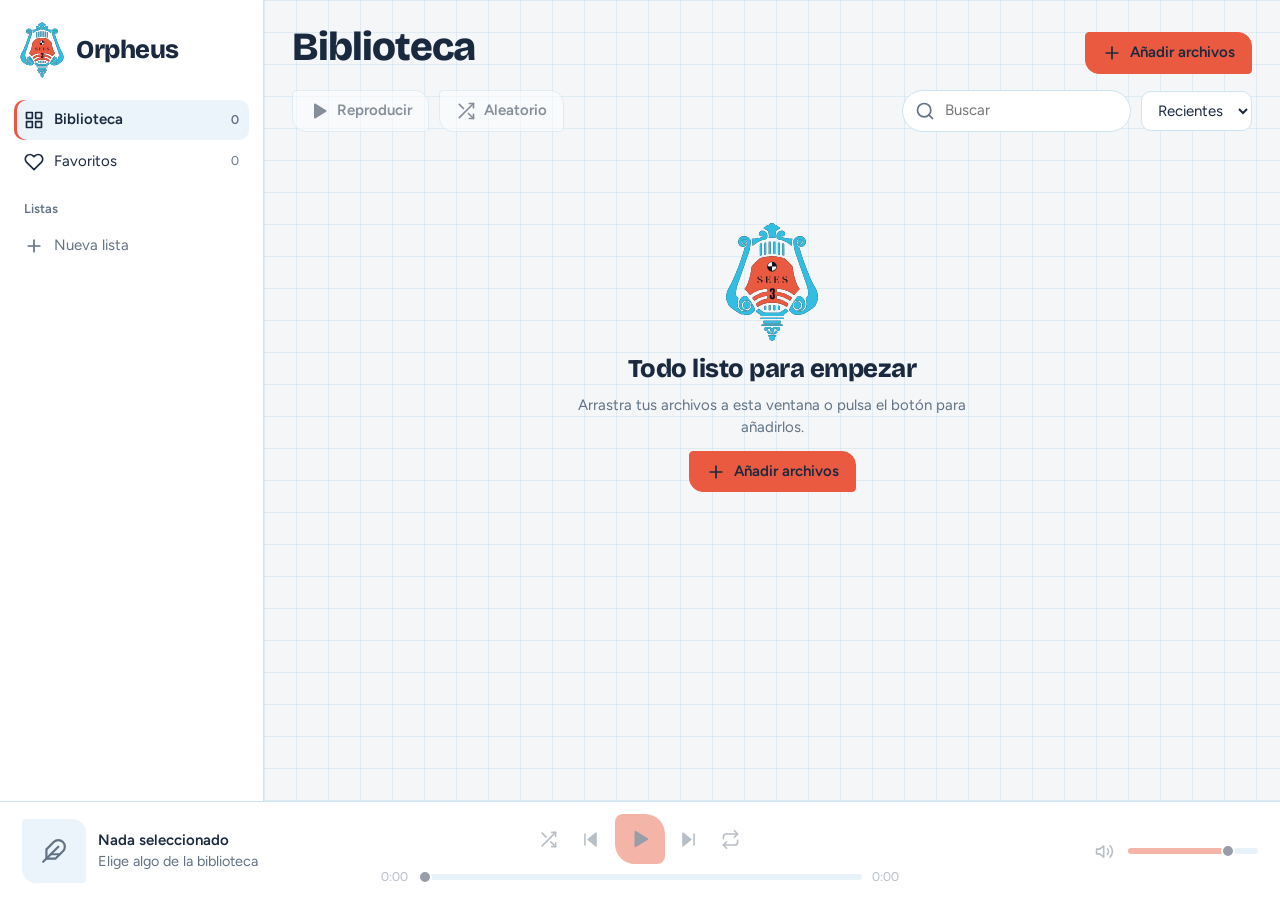
==== index.html @ bad5ef59 "Add files via upload todo como elementos individuales y no en una sola carpeta" ====
<!DOCTYPE html>
<html lang="es">
<head>
<meta charset="utf-8">
<title>Orpheus</title>
<meta name="viewport" content="width=device-width, initial-scale=1, viewport-fit=cover">
<meta name="description" content="Orpheus: tu música, en cualquier dispositivo">
<link rel="icon" href="assets/logo.svg" type="image/svg+xml">
<link rel="preconnect" href="https://fonts.googleapis.com">
<link rel="preconnect" href="https://fonts.gstatic.com" crossorigin>
<link href="https://fonts.googleapis.com/css2?family=Bricolage+Grotesque:opsz,wght@12..96,500;12..96,800&family=Figtree:wght@400;500;600&display=swap" rel="stylesheet">
<link rel="stylesheet" href="css/style.css">
</head>

<body>

<!-- Iconos (sprite). Para añadir uno: copia un <symbol> y úsalo con <use href="#i-nombre"/> -->
<svg width="0" height="0" style="position:absolute" aria-hidden="true">
  <symbol id="i-play" viewBox="0 0 24 24"><polygon points="7 4 20 12 7 20 7 4"/></symbol>
  <symbol id="i-pause" viewBox="0 0 24 24"><rect x="6" y="4" width="4" height="16"/><rect x="14" y="4" width="4" height="16"/></symbol>
  <symbol id="i-prev" viewBox="0 0 24 24"><polygon points="19 20 9 12 19 4 19 20"/><line x1="5" y1="19" x2="5" y2="5"/></symbol>
  <symbol id="i-next" viewBox="0 0 24 24"><polygon points="5 4 15 12 5 20 5 4"/><line x1="19" y1="5" x2="19" y2="19"/></symbol>
  <symbol id="i-shuffle" viewBox="0 0 24 24"><polyline points="16 3 21 3 21 8"/><line x1="4" y1="20" x2="21" y2="3"/><polyline points="21 16 21 21 16 21"/><line x1="15" y1="15" x2="21" y2="21"/><line x1="4" y1="4" x2="9" y2="9"/></symbol>
  <symbol id="i-repeat" viewBox="0 0 24 24"><polyline points="17 1 21 5 17 9"/><path d="M3 11V9a4 4 0 0 1 4-4h14"/><polyline points="7 23 3 19 7 15"/><path d="M21 13v2a4 4 0 0 1-4 4H3"/></symbol>
  <symbol id="i-heart" viewBox="0 0 24 24"><path d="M20.84 4.61a5.5 5.5 0 0 0-7.78 0L12 5.67l-1.06-1.06a5.5 5.5 0 0 0-7.78 7.78l1.06 1.06L12 21.23l7.78-7.78 1.06-1.06a5.5 5.5 0 0 0 0-7.78z"/></symbol>
  <symbol id="i-more" viewBox="0 0 24 24"><circle cx="12" cy="5" r="1.5"/><circle cx="12" cy="12" r="1.5"/><circle cx="12" cy="19" r="1.5"/></symbol>
  <symbol id="i-plus" viewBox="0 0 24 24"><line x1="12" y1="5" x2="12" y2="19"/><line x1="5" y1="12" x2="19" y2="12"/></symbol>
  <symbol id="i-search" viewBox="0 0 24 24"><circle cx="11" cy="11" r="8"/><line x1="21" y1="21" x2="16.65" y2="16.65"/></symbol>
  <symbol id="i-vol" viewBox="0 0 24 24"><polygon points="11 5 6 9 2 9 2 15 6 15 11 19 11 5"/><path d="M15.54 8.46a5 5 0 0 1 0 7.07"/><path d="M19.07 4.93a10 10 0 0 1 0 14.14"/></symbol>
  <symbol id="i-mute" viewBox="0 0 24 24"><polygon points="11 5 6 9 2 9 2 15 6 15 11 19 11 5"/><line x1="23" y1="9" x2="17" y2="15"/><line x1="17" y1="9" x2="23" y2="15"/></symbol>
  <symbol id="i-grid" viewBox="0 0 24 24"><rect x="3" y="3" width="7" height="7"/><rect x="14" y="3" width="7" height="7"/><rect x="14" y="14" width="7" height="7"/><rect x="3" y="14" width="7" height="7"/></symbol>
  <symbol id="i-list" viewBox="0 0 24 24"><line x1="8" y1="6" x2="21" y2="6"/><line x1="8" y1="12" x2="21" y2="12"/><line x1="8" y1="18" x2="21" y2="18"/><line x1="3" y1="6" x2="3.01" y2="6"/><line x1="3" y1="12" x2="3.01" y2="12"/><line x1="3" y1="18" x2="3.01" y2="18"/></symbol>
  <symbol id="i-feather" viewBox="0 0 24 24"><path d="M20.24 12.24a6 6 0 0 0-8.49-8.49L5 10.5V19h8.5z"/><line x1="16" y1="8" x2="2" y2="22"/><line x1="17.5" y1="15" x2="9" y2="15"/></symbol>
</svg>

<div class="app" id="app">

  <!-- ============ BARRA LATERAL ============ -->
  <aside class="side">
    <a class="brand" href="./" aria-label="Orpheus">
      <img class="brand-logo" src="assets/logo.svg" alt="" width="44" height="56">
      <span class="wordmark">Orpheus</span>
    </a>
    <nav class="nav" id="nav" aria-label="Secciones"></nav>
  </aside>

  <!-- ============ CONTENIDO ============ -->
  <main class="main">
    <header class="head">
      <div class="head-top">
        <div>
          <h1 id="viewTitle">Biblioteca</h1>
          <p class="sub" id="viewSub"></p>
        </div>
        <button class="btn primary" id="addBtn" type="button"><svg class="i"><use href="#i-plus"/></svg>Añadir archivos</button>
      </div>
      <div class="tools">
        <button class="btn" id="playAll" type="button"><svg class="i" style="fill:currentColor"><use href="#i-play"/></svg>Reproducir</button>
        <button class="btn" id="playShuffle" type="button"><svg class="i"><use href="#i-shuffle"/></svg>Aleatorio</button>
        <span id="viewActions"></span>
        <span class="spacer"></span>
        <label class="search"><svg class="i"><use href="#i-search"/></svg><input id="search" type="search" placeholder="Buscar" aria-label="Buscar" autocomplete="off"></label>
        <select id="sort" aria-label="Ordenar"></select>
      </div>
    </header>
    <div class="rows" id="rows" role="list"></div>
  </main>

  <!-- ============ BARRA INFERIOR ============ -->
  <footer class="player idle" id="player">
    <div class="now">
      <div class="np-cover" id="npCover"></div>
      <div class="np-text">
        <div class="np-t" id="npTitle">Nada seleccionado</div>
        <div class="np-a" id="npArtist">Elige algo de la biblioteca</div>
      </div>
    </div>
    <div class="ctrl">
      <div class="btns">
        <button class="icon-btn" id="shuffleBtn" type="button" aria-label="Aleatorio" aria-pressed="false"><svg class="i"><use href="#i-shuffle"/></svg></button>
        <button class="icon-btn" id="prevBtn" type="button" aria-label="Anterior"><svg class="i" style="fill:currentColor"><use href="#i-prev"/></svg></button>
        <button class="play-btn" id="playBtn" type="button" aria-label="Reproducir"><svg class="i"><use href="#i-play"/></svg></button>
        <button class="icon-btn" id="nextBtn" type="button" aria-label="Siguiente"><svg class="i" style="fill:currentColor"><use href="#i-next"/></svg></button>
        <button class="icon-btn" id="repeatBtn" type="button" aria-label="Repetir: desactivado" aria-pressed="false"><svg class="i"><use href="#i-repeat"/></svg><span class="badge" hidden>1</span></button>
      </div>
      <div class="seekrow">
        <span id="tCur">0:00</span>
        <input type="range" id="seek" min="0" max="1000" step="1" value="0" aria-label="Posición">
        <span id="tDur">0:00</span>
      </div>
    </div>
    <div class="vol">
      <button class="icon-btn" id="muteBtn" type="button" aria-label="Silenciar"><svg class="i"><use href="#i-vol"/></svg></button>
      <input type="range" id="volume" min="0" max="1" step="0.01" value="0.8" aria-label="Volumen">
    </div>
  </footer>
</div>

<div class="menu" id="menu" hidden role="menu"></div>

<dialog id="dlg">
  <div class="dlg-body">
    <h2 id="dlgTitle"></h2>
    <p id="dlgText" hidden></p>
    <input id="dlgInput" type="text" maxlength="60" hidden>
    <div class="dlg-actions">
      <button class="btn ghost" id="dlgCancel" type="button">Cancelar</button>
      <button class="btn primary" id="dlgOk" type="button">Aceptar</button>
    </div>
  </div>
</dialog>

<div class="toast" id="toast" role="status" aria-live="polite" hidden></div>
<div class="drop" id="drop" hidden>Suelta los archivos para añadirlos</div>
<input type="file" id="fileInput" accept=".mp3,audio/*" multiple hidden>

<script src="js/app.js"></script>
</body>
</html>
---- css/style.css ----
/* =====================================================================
   ORPHEUS · estilos

   ÍNDICE
   1. Tokens        paleta, colores por tema, tipografía, medidas
   2. Base          reset y elementos globales
   3. Layout        rejilla principal (lateral / contenido / reproductor)
   4. Lateral       marca y navegación
   5. Cabecera      título, herramientas
   6. Componentes   botones, buscador, selector, barras de rango
   7. Lista         filas de canciones, portadas, estado vacío
   8. Reproductor   barra inferior
   9. Overlays      menú, diálogo, aviso, zona de soltar
   10. Móvil

   Regla de color: el naranja (--accent) es SOLO para lo importante
   (canción actual, play, progreso, controles activos, acción principal).
   Todo lo demás usa navy, cian y grises.
   ===================================================================== */


/* =====================================================================
   1. TOKENS
   ===================================================================== */

:root {
  /* --- Paleta base (Persona 3). Nunca se usa suelta en los componentes --- */
  --navy:   #1B293F;   /* Deep-sea Navy */
  --white:  #F4F6F7;   /* Light Grid White */
  --orange: #EA5A40;   /* Vibrant Red-Orange */
  --cyan:   #32BEE2;   /* Persona Cyan-Blue */
  --sky:    #A4CDE7;   /* Muted Sky Blue */
  --slate:  #627284;   /* Medium Shadow Grey */

  /* --- Tema: light-dark(claro, oscuro). Sigue el sistema; se puede forzar
         con <html data-theme="light|dark"> --- */
  color-scheme: light dark;

  --bg:        light-dark(var(--white), color-mix(in srgb, var(--navy) 78%, black));
  --panel:     light-dark(#ffffff,      var(--navy));
  --panel2:    light-dark(color-mix(in srgb, var(--sky) 22%, white), color-mix(in srgb, var(--navy) 80%, var(--sky)));
  --line:      light-dark(color-mix(in srgb, var(--sky) 55%, white), color-mix(in srgb, var(--navy) 68%, var(--slate)));
  --grid:      light-dark(color-mix(in srgb, var(--sky) 26%, transparent), color-mix(in srgb, var(--slate) 14%, transparent));
  --text:      light-dark(var(--navy),  var(--white));
  --muted:     light-dark(var(--slate), color-mix(in srgb, var(--sky) 70%, var(--slate)));

  /* --- Acento (lo importante) --- */
  --accent:      var(--orange);
  --accent-text: light-dark(color-mix(in srgb, var(--orange) 78%, var(--navy)), var(--orange)); /* naranja legible como texto */
  --on-accent:   var(--navy);                                                                   /* texto/icono sobre naranja */
  --danger:      var(--accent-text);

  /* --- Secundario --- */
  --focus: var(--cyan);

  /* --- Sombras y fondos sobre portadas --- */
  --shadow:  light-dark(0 10px 32px rgb(27 41 63 / .16), 0 10px 32px rgb(0 0 0 / .5));
  --scrim:   rgb(10 16 28 / .55);

  /* --- Tipografía --- */
  --font-d: 'Bricolage Grotesque', 'Trebuchet MS', system-ui, sans-serif;   /* títulos */
  --font-b: 'Figtree', system-ui, -apple-system, 'Segoe UI', sans-serif;    /* texto */

  /* --- Medidas --- */
  --player-h: 96px;
  --leaf: 4px 14px 4px 14px;   /* forma "pluma": portadas y botones */

  /* --- Zonas seguras en móvil --- */
  box-sizing: border-box;
  padding-top: env(safe-area-inset-top, 0px);
  padding-bottom: env(safe-area-inset-bottom, 0px);
}

:root[data-theme="light"] { color-scheme: light; }
:root[data-theme="dark"]  { color-scheme: dark; }


/* =====================================================================
   2. BASE
   ===================================================================== */

*, *::before, *::after { box-sizing: border-box; }

html {
  height: 100%;
  scroll-padding-top: env(safe-area-inset-top, 0px);
}

body {
  margin: 0;
  height: 100%;
  background: var(--bg);
  color: var(--text);
  font: 400 15px/1.45 var(--font-b);
  -webkit-font-smoothing: antialiased;
}

[hidden] { display: none !important; }

button, input, select { font: inherit; color: inherit; }
button { cursor: pointer; background: none; border: 0; padding: 0; }

:focus-visible { outline: 2px solid var(--focus); outline-offset: 2px; }

/* Iconos (sprite SVG). Para uno relleno: style="fill:currentColor" */
.i {
  width: 20px;
  height: 20px;
  flex: none;
  fill: none;
  stroke: currentColor;
  stroke-width: 2;
  stroke-linecap: round;
  stroke-linejoin: round;
}


/* =====================================================================
   3. LAYOUT
   ===================================================================== */

.app {
  display: grid;
  grid-template-columns: 264px 1fr;
  grid-template-rows: minmax(0, 1fr) auto;
  height: 100%;
}
.app > * { min-width: 0; min-height: 0; }

.main {
  grid-row: 1;
  grid-column: 2;
  display: flex;
  flex-direction: column;
  overflow: hidden;
  /* cuadrícula sutil de fondo, como en el arte de Persona 3 */
  background-image:
    linear-gradient(var(--grid) 1px, transparent 1px),
    linear-gradient(90deg, var(--grid) 1px, transparent 1px);
  background-size: 32px 32px;
}


/* =====================================================================
   4. LATERAL
   ===================================================================== */

.side {
  grid-row: 1;
  display: flex;
  flex-direction: column;
  gap: 22px;
  padding: 22px 14px;
  overflow: auto;
  background: var(--panel);
  border-right: 1px solid var(--line);
}

/* --- Marca --- */
.brand {
  display: flex;
  align-items: center;
  gap: 12px;
  padding: 0 6px;
  color: inherit;
  text-decoration: none;
}
.brand-logo { height: 56px; width: auto; flex: none; }
.wordmark {
  font: 800 1.6rem/1 var(--font-d);
  letter-spacing: -.02em;
}

/* --- Navegación --- */
.nav { display: flex; flex-direction: column; gap: 2px; }

.nav-label {
  margin: 16px 10px 6px;
  font-size: .8rem;
  font-weight: 600;
  color: var(--muted);
}

.nav-item {
  display: flex;
  align-items: center;
  gap: 10px;
  padding: 9px 10px;
  border-radius: 10px;
  text-align: left;
  color: var(--text);
  transition: background .12s;
}
.nav-item span {
  flex: 1;
  min-width: 0;
  overflow: hidden;
  text-overflow: ellipsis;
  white-space: nowrap;
}
.nav-item em {
  font-style: normal;
  font-size: .8rem;
  color: var(--muted);
  font-variant-numeric: tabular-nums;
}
.nav-item:hover { background: var(--panel2); }
.nav-item[aria-current="page"] {
  background: var(--panel2);
  box-shadow: inset 3px 0 0 var(--accent);
  font-weight: 600;
}
.nav-item.new { color: var(--muted); }
.nav-item.new:hover { color: var(--text); }


/* =====================================================================
   5. CABECERA
   ===================================================================== */

.head {
  display: flex;
  flex-direction: column;
  gap: 16px;
  padding: 26px 28px 14px;
}
.head-top {
  display: flex;
  align-items: flex-end;
  justify-content: space-between;
  gap: 16px;
}

h1 {
  margin: 0;
  font: 800 clamp(1.7rem, 3.2vw, 2.5rem)/1.05 var(--font-d);
  letter-spacing: -.025em;
}
.sub { margin: 6px 0 0; color: var(--muted); font-size: .9rem; }

.tools { display: flex; flex-wrap: wrap; align-items: center; gap: 10px; }
#viewActions { display: contents; }
.spacer { flex: 1; }


/* =====================================================================
   6. COMPONENTES
   ===================================================================== */

/* --- Botones --- */
.btn {
  display: inline-flex;
  align-items: center;
  gap: 8px;
  padding: 9px 16px;
  border: 1px solid var(--line);
  border-radius: var(--leaf);
  background: var(--panel);
  font-weight: 600;
  transition: filter .12s, background .12s, border-color .12s;
}
.btn:hover { background: var(--panel2); border-color: var(--cyan); }
.btn:disabled { opacity: .5; pointer-events: none; }

.btn.primary { background: var(--accent); border-color: var(--accent); color: var(--on-accent); }
.btn.primary:hover { filter: brightness(1.08); }
.btn.ghost  { background: transparent; }
.btn.danger { color: var(--danger); }

.icon-btn {
  position: relative;
  display: inline-grid;
  place-items: center;
  width: 36px;
  height: 36px;
  border-radius: 50%;
  color: var(--muted);
  transition: color .12s, background .12s;
}
.icon-btn:hover { color: var(--text); background: var(--panel2); }
.icon-btn[aria-pressed="true"] { color: var(--accent-text); }   /* activo: aleatorio, repetir, favorito */
.icon-btn .i { width: 19px; height: 19px; }
.fav[aria-pressed="true"] .i { fill: currentColor; }

.icon-btn .badge {
  position: absolute;
  top: 3px;
  right: 3px;
  min-width: 13px;
  height: 13px;
  border-radius: 99px;
  background: var(--accent);
  color: var(--on-accent);
  font-size: .62rem;
  font-weight: 800;
  line-height: 13px;
  text-align: center;
}

/* --- Buscador y selector --- */
.search {
  display: flex;
  align-items: center;
  gap: 8px;
  min-width: 200px;
  padding: 8px 12px;
  border: 1px solid var(--line);
  border-radius: 99px;
  background: var(--panel);
  color: var(--muted);
}
.search input { width: 100%; border: 0; outline: 0; background: transparent; color: var(--text); }
.search:focus-within { border-color: var(--cyan); }

select {
  padding: 9px 12px;
  border: 1px solid var(--line);
  border-radius: 10px;
  background: var(--panel);
  color: var(--text);
}

/* --- Barras de rango (posición y volumen). --p lo actualiza el JS --- */
input[type=range] {
  --p: 0%;
  -webkit-appearance: none;
  appearance: none;
  width: 100%;
  height: 22px;
  margin: 0;
  background: transparent;
  cursor: pointer;
}
input[type=range]::-webkit-slider-runnable-track {
  height: 6px;
  border-radius: 99px;
  background: linear-gradient(var(--accent), var(--accent)) 0 0 / var(--p) 100% no-repeat, var(--line);
}
input[type=range]::-webkit-slider-thumb {
  -webkit-appearance: none;
  width: 14px;
  height: 14px;
  margin-top: -4px;
  border-radius: 50%;
  background: var(--text);
  border: 2px solid var(--panel);
}
input[type=range]::-moz-range-track    { height: 6px; border-radius: 99px; background: var(--line); }
input[type=range]::-moz-range-progress { height: 6px; border-radius: 99px; background: var(--accent); }
input[type=range]::-moz-range-thumb    { width: 10px; height: 10px; border-radius: 50%; background: var(--text); border: 2px solid var(--panel); }


/* =====================================================================
   7. LISTA DE CANCIONES
   ===================================================================== */

.rows {
  flex: 1;
  display: flex;
  flex-direction: column;
  gap: 2px;
  padding: 4px 18px 28px;
  overflow: auto;
}

.row {
  display: grid;
  grid-template-columns: 48px minmax(0, 1.4fr) minmax(0, 1fr) 54px 36px 36px;
  gap: 14px;
  align-items: center;
  padding: 7px 10px;
  border-radius: 12px;
  cursor: pointer;
  transition: background .12s;
}
.row:hover { background: var(--panel2); }

/* Canción seleccionada: aquí manda el naranja */
.row.current { background: var(--panel2); box-shadow: inset 3px 0 0 var(--accent); }
.row.current .t { color: var(--accent-text); }

.meta { min-width: 0; }
.t, .a, .alb { overflow: hidden; text-overflow: ellipsis; white-space: nowrap; }
.t { font-weight: 600; }
.a, .alb, .dur { color: var(--muted); font-size: .9rem; }
.dur { text-align: right; font-variant-numeric: tabular-nums; }

/* --- Portadas --- */
.thumb {
  position: relative;
  width: 48px;
  height: 48px;
  border-radius: var(--leaf);
  overflow: hidden;
  background: var(--panel2);
}
.thumb img, .np-cover img { display: block; width: 100%; height: 100%; object-fit: cover; }

/* Portada de relleno (sin carátula). 4 variantes: debe coincidir con PLACEHOLDER_VARIANTS en app.js */
.ph {
  display: grid;
  place-items: center;
  width: 100%;
  height: 100%;
  color: var(--white);
  font: 800 1.2rem/1 var(--font-d);
}
.ph[data-v="0"] { background: linear-gradient(135deg, var(--cyan),  var(--navy)); }
.ph[data-v="1"] { background: linear-gradient(135deg, var(--slate), var(--navy)); }
.ph[data-v="2"] { background: linear-gradient(135deg, var(--navy),  var(--cyan)); }
.ph[data-v="3"] { background: linear-gradient(135deg, var(--cyan),  var(--slate)); }

/* Icono play sobre la portada */
.pl {
  position: absolute;
  inset: 0;
  display: grid;
  place-items: center;
  background: var(--scrim);
  color: var(--white);
  opacity: 0;
  transition: opacity .12s;
}
.row:hover .pl, .row.current .pl, .row:focus-visible .pl { opacity: 1; }
.pl .i { fill: currentColor; }
.row.current .pl { color: var(--accent); }

/* --- Estado vacío --- */
.empty {
  display: flex;
  flex-direction: column;
  align-items: center;
  gap: 12px;
  max-width: 420px;
  margin: 8vh auto 0;
  padding: 0 16px;
  text-align: center;
}
.empty .big { font: 800 1.6rem/1.15 var(--font-d); letter-spacing: -.02em; }
.empty p { margin: 0; color: var(--muted); }
.empty-logo { height: 120px; width: auto; }


/* =====================================================================
   8. REPRODUCTOR INFERIOR
   ===================================================================== */

.player {
  grid-row: 2;
  grid-column: 1 / -1;
  display: grid;
  grid-template-columns: minmax(0, 1fr) minmax(320px, 1.6fr) minmax(0, 1fr);
  gap: 18px;
  align-items: center;
  min-height: var(--player-h);
  padding: 12px 22px;
  background: var(--panel);
  border-top: 1px solid var(--line);
}
.player.idle .ctrl,
.player.idle .vol { opacity: .45; pointer-events: none; }

/* --- Canción actual --- */
.now { display: flex; align-items: center; gap: 12px; min-width: 0; }
.np-cover {
  display: grid;
  place-items: center;
  flex: none;
  width: 64px;
  height: 64px;
  border-radius: var(--leaf);
  overflow: hidden;
  background: var(--panel2);
  color: var(--muted);
}
.np-text { min-width: 0; }
.np-t, .np-a { overflow: hidden; text-overflow: ellipsis; white-space: nowrap; }
.np-t { font-weight: 600; }
.np-a { color: var(--muted); font-size: .9rem; }

/* --- Controles --- */
.ctrl { display: flex; flex-direction: column; gap: 2px; }
.btns { display: flex; justify-content: center; align-items: center; gap: 6px; }

.play-btn {
  display: grid;
  place-items: center;
  width: 50px;
  height: 50px;
  border-radius: 8px 20px 8px 20px;
  background: var(--accent);
  color: var(--on-accent);
  transition: filter .12s, transform .08s;
}
.play-btn:hover  { filter: brightness(1.08); }
.play-btn:active { transform: scale(.95); }
.play-btn .i { width: 22px; height: 22px; fill: currentColor; }

/* --- Barra de posición --- */
.seekrow {
  display: flex;
  align-items: center;
  gap: 10px;
  color: var(--muted);
  font-size: .8rem;
  font-variant-numeric: tabular-nums;
}
.seekrow span { width: 42px; }
.seekrow span:first-child { text-align: right; }

/* --- Volumen --- */
.vol { display: flex; align-items: center; justify-content: flex-end; gap: 6px; }
.vol input { max-width: 130px; }


/* =====================================================================
   9. MENÚ, DIÁLOGO, AVISOS
   ===================================================================== */

.menu {
  position: fixed;
  z-index: 60;
  min-width: 230px;
  max-width: min(92vw, 300px);
  max-height: min(60vh, 380px);
  padding: 6px;
  overflow: auto;
  background: var(--panel);
  border: 1px solid var(--line);
  border-radius: 14px;
  box-shadow: var(--shadow);
}
.menu button {
  display: block;
  width: 100%;
  padding: 9px 12px;
  border-radius: 9px;
  text-align: left;
  overflow: hidden;
  text-overflow: ellipsis;
  white-space: nowrap;
}
.menu button:hover { background: var(--panel2); }
.menu .danger { color: var(--danger); }
.menu .mh { padding: 8px 12px 4px; font-size: .8rem; font-weight: 600; color: var(--muted); }
.menu hr { margin: 6px 4px; border: 0; border-top: 1px solid var(--line); }

dialog {
  width: min(92vw, 390px);
  padding: 0;
  border: 1px solid var(--line);
  border-radius: 8px 24px 8px 24px;
  background: var(--panel);
  color: var(--text);
  box-shadow: var(--shadow);
}
dialog::backdrop { background: var(--scrim); }

.dlg-body { display: flex; flex-direction: column; gap: 12px; padding: 22px; }
.dlg-body h2 { margin: 0; font: 800 1.3rem/1.2 var(--font-d); letter-spacing: -.01em; }
.dlg-body p { margin: 0; color: var(--muted); }
.dlg-body input {
  padding: 10px 12px;
  border: 1px solid var(--line);
  border-radius: 10px;
  background: var(--bg);
  color: var(--text);
}
.dlg-actions { display: flex; justify-content: flex-end; gap: 8px; margin-top: 4px; }

.toast {
  position: fixed;
  left: 50%;
  bottom: calc(var(--player-h) + 18px + env(safe-area-inset-bottom, 0px));
  z-index: 70;
  max-width: 90vw;
  padding: 10px 16px;
  transform: translateX(-50%);
  border-radius: 99px;
  background: var(--text);
  color: var(--bg);
  font-weight: 500;
  text-align: center;
  box-shadow: var(--shadow);
}

.drop {
  position: fixed;
  inset: 10px;
  z-index: 80;
  display: grid;
  place-items: center;
  border: 3px dashed var(--accent);
  border-radius: 24px;
  background: color-mix(in srgb, var(--bg) 88%, transparent);
  font: 800 1.6rem var(--font-d);
  pointer-events: none;
}


/* =====================================================================
   10. MÓVIL
   ===================================================================== */

@media (max-width: 820px) {
  :root { --player-h: 128px; }

  .app { grid-template-columns: 1fr; grid-template-rows: auto minmax(0, 1fr) auto; }

  /* Lateral pasa a barra superior con pestañas */
  .side { grid-row: 1; gap: 10px; padding: 12px 12px 10px; overflow: visible; border-right: 0; border-bottom: 1px solid var(--line); }
  .brand-logo { height: 44px; }
  .wordmark { font-size: 1.3rem; }
  .nav { flex-direction: row; gap: 6px; padding-bottom: 2px; overflow-x: auto; }
  .nav-label { display: none; }
  .nav-item { flex: none; padding: 7px 14px; border: 1px solid var(--line); border-radius: 99px; }
  .nav-item[aria-current="page"] { border-color: var(--accent); box-shadow: none; }

  .main { grid-row: 2; grid-column: 1; }
  .head { gap: 12px; padding: 16px 16px 10px; }
  .head-top { align-items: center; }
  .search { order: 9; flex: 1 1 100%; min-width: 0; }
  .spacer { display: none; }

  .rows { padding: 4px 8px 20px; }
  .row { grid-template-columns: 48px minmax(0, 1fr) 36px 36px; gap: 10px; }
  .alb, .dur { display: none; }

  /* Reproductor en dos filas: canción + botones / barra de posición */
  .player {
    grid-row: 3;
    grid-template-columns: minmax(0, 1fr) auto;
    grid-template-areas: "now btns" "seek seek";
    gap: 6px 10px;
    padding: 10px 14px;
  }
  .now { grid-area: now; }
  .np-cover { width: 48px; height: 48px; }
  .ctrl { display: contents; }
  .btns { grid-area: btns; gap: 0; }
  .seekrow { grid-area: seek; }
  .vol { display: none; }
  .icon-btn { width: 34px; height: 34px; }
  .play-btn { width: 44px; height: 44px; }
}

@media (prefers-reduced-motion: reduce) {
  * { transition: none !important; animation: none !important; }
}
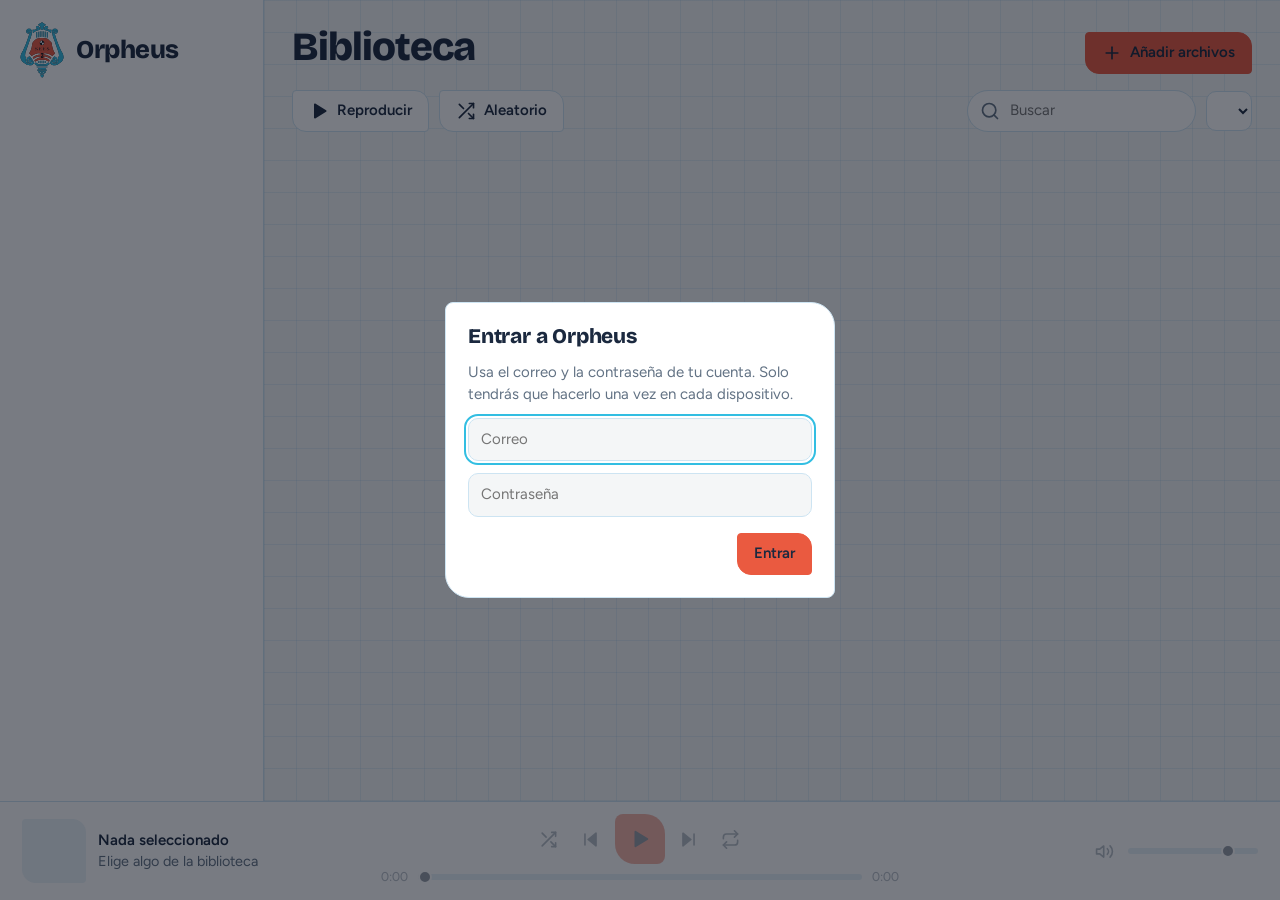
==== commit ba32e0d9: "Add files via upload index streaming" ====
--- a/index.html
+++ b/index.html
@@ -9,7 +9,7 @@
 <link rel="preconnect" href="https://fonts.googleapis.com">
 <link rel="preconnect" href="https://fonts.gstatic.com" crossorigin>
 <link href="https://fonts.googleapis.com/css2?family=Bricolage+Grotesque:opsz,wght@12..96,500;12..96,800&family=Figtree:wght@400;500;600&display=swap" rel="stylesheet">
-<link rel="stylesheet" href="css/style.css">
+<link rel="stylesheet" href="css/style.css?v=3">
 </head>
 
 <body>
@@ -30,6 +30,7 @@
   <symbol id="i-mute" viewBox="0 0 24 24"><polygon points="11 5 6 9 2 9 2 15 6 15 11 19 11 5"/><line x1="23" y1="9" x2="17" y2="15"/><line x1="17" y1="9" x2="23" y2="15"/></symbol>
   <symbol id="i-grid" viewBox="0 0 24 24"><rect x="3" y="3" width="7" height="7"/><rect x="14" y="3" width="7" height="7"/><rect x="14" y="14" width="7" height="7"/><rect x="3" y="14" width="7" height="7"/></symbol>
   <symbol id="i-list" viewBox="0 0 24 24"><line x1="8" y1="6" x2="21" y2="6"/><line x1="8" y1="12" x2="21" y2="12"/><line x1="8" y1="18" x2="21" y2="18"/><line x1="3" y1="6" x2="3.01" y2="6"/><line x1="3" y1="12" x2="3.01" y2="12"/><line x1="3" y1="18" x2="3.01" y2="18"/></symbol>
+  <symbol id="i-logout" viewBox="0 0 24 24"><path d="M9 21H5a2 2 0 0 1-2-2V5a2 2 0 0 1 2-2h4"/><polyline points="16 17 21 12 16 7"/><line x1="21" y1="12" x2="9" y2="12"/></symbol>
   <symbol id="i-feather" viewBox="0 0 24 24"><path d="M20.24 12.24a6 6 0 0 0-8.49-8.49L5 10.5V19h8.5z"/><line x1="16" y1="8" x2="2" y2="22"/><line x1="17.5" y1="15" x2="9" y2="15"/></symbol>
 </svg>
 
@@ -110,10 +111,21 @@
   </div>
 </dialog>
 
+<dialog id="login">
+  <form class="dlg-body" id="loginForm">
+    <h2>Entrar a Orpheus</h2>
+    <p>Usa el correo y la contraseña de tu cuenta. Solo tendrás que hacerlo una vez en cada dispositivo.</p>
+    <input id="loginEmail" type="email" name="email" autocomplete="username" placeholder="Correo" required>
+    <input id="loginPass" type="password" name="password" autocomplete="current-password" placeholder="Contraseña" required>
+    <p class="err" id="loginErr" role="alert" hidden></p>
+    <div class="dlg-actions"><button class="btn primary" id="loginOk" type="submit">Entrar</button></div>
+  </form>
+</dialog>
+
 <div class="toast" id="toast" role="status" aria-live="polite" hidden></div>
 <div class="drop" id="drop" hidden>Suelta los archivos para añadirlos</div>
 <input type="file" id="fileInput" accept=".mp3,audio/*" multiple hidden>
 
-<script src="js/app.js"></script>
+<script src="js/app.js?v=3"></script>
 </body>
 </html>
--- a/css/style.css
+++ b/css/style.css
@@ -567,6 +567,7 @@
   color: var(--text);
 }
 .dlg-actions { display: flex; justify-content: flex-end; gap: 8px; margin-top: 4px; }
+.dlg-body .err { color: var(--danger); font-weight: 500; }
 
 .toast {
   position: fixed;
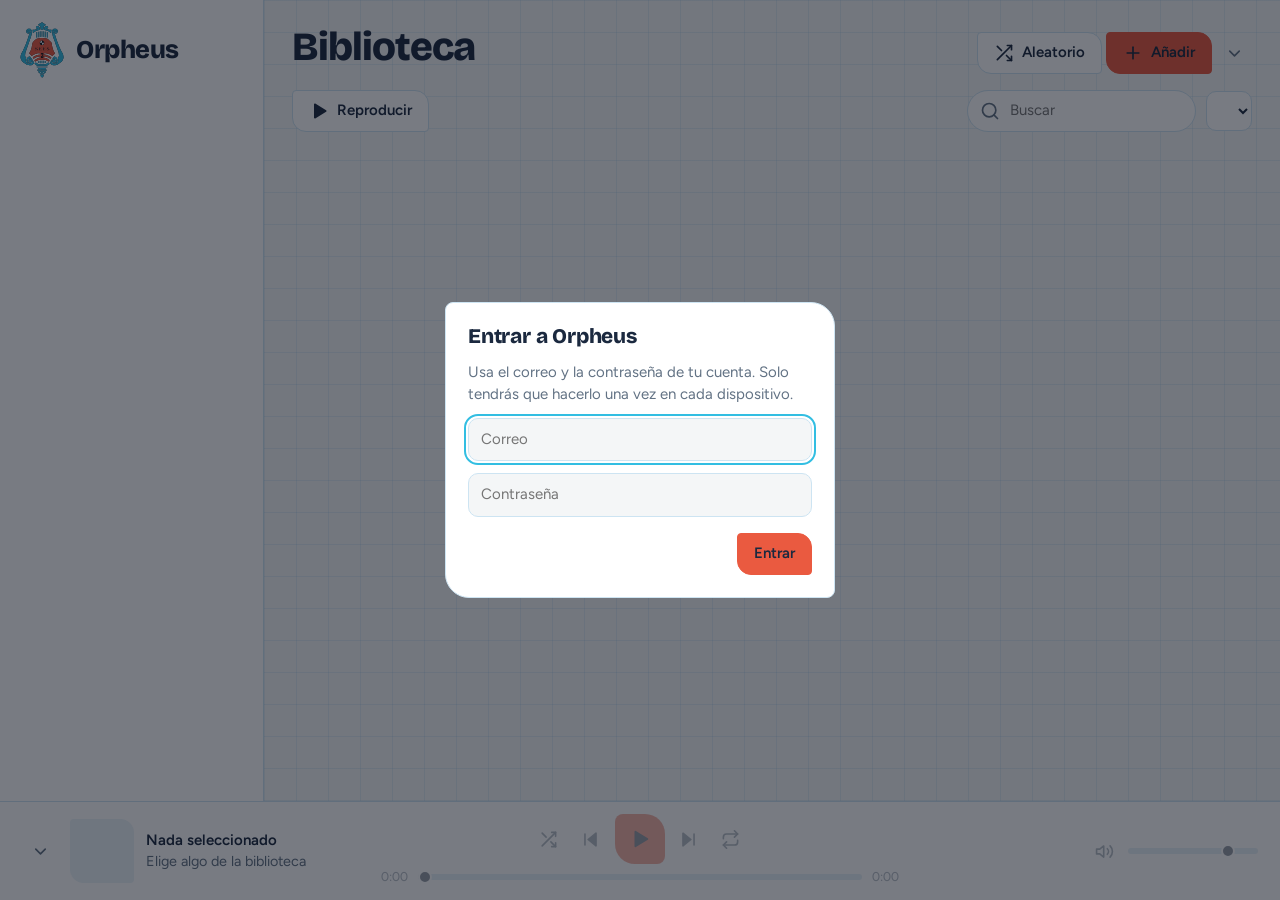
==== commit ddc983b9: "Add files via upload index del 2.1 mas parecido a lark player" ====
--- a/index.html
+++ b/index.html
@@ -9,7 +9,7 @@
 <link rel="preconnect" href="https://fonts.googleapis.com">
 <link rel="preconnect" href="https://fonts.gstatic.com" crossorigin>
 <link href="https://fonts.googleapis.com/css2?family=Bricolage+Grotesque:opsz,wght@12..96,500;12..96,800&family=Figtree:wght@400;500;600&display=swap" rel="stylesheet">
-<link rel="stylesheet" href="css/style.css?v=3">
+<link rel="stylesheet" href="css/style.css?v=5">
 </head>
 
 <body>
@@ -31,6 +31,10 @@
   <symbol id="i-grid" viewBox="0 0 24 24"><rect x="3" y="3" width="7" height="7"/><rect x="14" y="3" width="7" height="7"/><rect x="14" y="14" width="7" height="7"/><rect x="3" y="14" width="7" height="7"/></symbol>
   <symbol id="i-list" viewBox="0 0 24 24"><line x1="8" y1="6" x2="21" y2="6"/><line x1="8" y1="12" x2="21" y2="12"/><line x1="8" y1="18" x2="21" y2="18"/><line x1="3" y1="6" x2="3.01" y2="6"/><line x1="3" y1="12" x2="3.01" y2="12"/><line x1="3" y1="18" x2="3.01" y2="18"/></symbol>
   <symbol id="i-logout" viewBox="0 0 24 24"><path d="M9 21H5a2 2 0 0 1-2-2V5a2 2 0 0 1 2-2h4"/><polyline points="16 17 21 12 16 7"/><line x1="21" y1="12" x2="9" y2="12"/></symbol>
+  <symbol id="i-chev" viewBox="0 0 24 24"><polyline points="6 9 12 15 18 9"/></symbol>
+  <symbol id="i-disc" viewBox="0 0 24 24"><circle cx="12" cy="12" r="10"/><circle cx="12" cy="12" r="3"/></symbol>
+  <symbol id="i-x" viewBox="0 0 24 24"><line x1="18" y1="6" x2="6" y2="18"/><line x1="6" y1="6" x2="18" y2="18"/></symbol>
+  <symbol id="i-grip" viewBox="0 0 24 24"><circle cx="9" cy="6" r="1.5"/><circle cx="15" cy="6" r="1.5"/><circle cx="9" cy="12" r="1.5"/><circle cx="15" cy="12" r="1.5"/><circle cx="9" cy="18" r="1.5"/><circle cx="15" cy="18" r="1.5"/></symbol>
   <symbol id="i-feather" viewBox="0 0 24 24"><path d="M20.24 12.24a6 6 0 0 0-8.49-8.49L5 10.5V19h8.5z"/><line x1="16" y1="8" x2="2" y2="22"/><line x1="17.5" y1="15" x2="9" y2="15"/></symbol>
 </svg>
 
@@ -47,17 +51,20 @@
 
   <!-- ============ CONTENIDO ============ -->
   <main class="main">
-    <header class="head">
+    <header class="head" id="head">
       <div class="head-top">
-        <div>
+        <div class="head-title">
           <h1 id="viewTitle">Biblioteca</h1>
           <p class="sub" id="viewSub"></p>
         </div>
-        <button class="btn primary" id="addBtn" type="button"><svg class="i"><use href="#i-plus"/></svg>Añadir archivos</button>
+        <div class="head-actions">
+          <button class="btn" id="playShuffle" type="button" title="Reproducir un elemento al azar de la biblioteca"><svg class="i"><use href="#i-shuffle"/></svg><span class="lbl">Aleatorio</span></button>
+          <button class="btn primary" id="addBtn" type="button" title="Añadir archivos"><svg class="i"><use href="#i-plus"/></svg><span class="lbl">Añadir</span></button>
+          <button class="icon-btn" id="headToggle" type="button" aria-label="Ocultar herramientas" aria-expanded="true"><svg class="i"><use href="#i-chev"/></svg></button>
+        </div>
       </div>
-      <div class="tools">
+      <div class="tools" id="tools">
         <button class="btn" id="playAll" type="button"><svg class="i" style="fill:currentColor"><use href="#i-play"/></svg>Reproducir</button>
-        <button class="btn" id="playShuffle" type="button"><svg class="i"><use href="#i-shuffle"/></svg>Aleatorio</button>
         <span id="viewActions"></span>
         <span class="spacer"></span>
         <label class="search"><svg class="i"><use href="#i-search"/></svg><input id="search" type="search" placeholder="Buscar" aria-label="Buscar" autocomplete="off"></label>
@@ -70,6 +77,7 @@
   <!-- ============ BARRA INFERIOR ============ -->
   <footer class="player idle" id="player">
     <div class="now">
+      <button class="icon-btn expand-btn" id="expandBtn" type="button" aria-label="Abrir cola de reproducción" aria-expanded="false"><svg class="i"><use href="#i-chev"/></svg></button>
       <div class="np-cover" id="npCover"></div>
       <div class="np-text">
         <div class="np-t" id="npTitle">Nada seleccionado</div>
@@ -94,6 +102,10 @@
       <button class="icon-btn" id="muteBtn" type="button" aria-label="Silenciar"><svg class="i"><use href="#i-vol"/></svg></button>
       <input type="range" id="volume" min="0" max="1" step="0.01" value="0.8" aria-label="Volumen">
     </div>
+    <section class="queue" id="queue" hidden aria-label="Cola de reproducción">
+      <div class="q-head"><b>Cola</b><span id="qInfo"></span></div>
+      <div class="q-scroll" id="qScroll"><div class="q-list" id="qList" role="list"></div></div>
+    </section>
   </footer>
 </div>
 
@@ -122,10 +134,25 @@
   </form>
 </dialog>
 
+<dialog id="editDlg">
+  <form class="dlg-body" id="editForm">
+    <h2>Editar información</h2>
+    <label class="fld"><span>Título</span><input id="edTitle" type="text" maxlength="200" required autocomplete="off"></label>
+    <label class="fld"><span>Autor</span><input id="edArtist" type="text" maxlength="200" list="dlArtists" autocomplete="off"></label>
+    <label class="fld"><span>Álbum</span><input id="edAlbum" type="text" maxlength="200" list="dlAlbums" autocomplete="off"></label>
+    <label class="fld"><span>Nº de pista (para ordenar el álbum)</span><input id="edTrack" type="number" min="1" max="999" inputmode="numeric"></label>
+    <datalist id="dlArtists"></datalist><datalist id="dlAlbums"></datalist>
+    <div class="dlg-actions">
+      <button class="btn ghost" id="edCancel" type="button">Cancelar</button>
+      <button class="btn primary" type="submit">Guardar</button>
+    </div>
+  </form>
+</dialog>
+
 <div class="toast" id="toast" role="status" aria-live="polite" hidden></div>
 <div class="drop" id="drop" hidden>Suelta los archivos para añadirlos</div>
 <input type="file" id="fileInput" accept=".mp3,audio/*" multiple hidden>
 
-<script src="js/app.js?v=3"></script>
+<script src="js/app.js?v=5"></script>
 </body>
 </html>
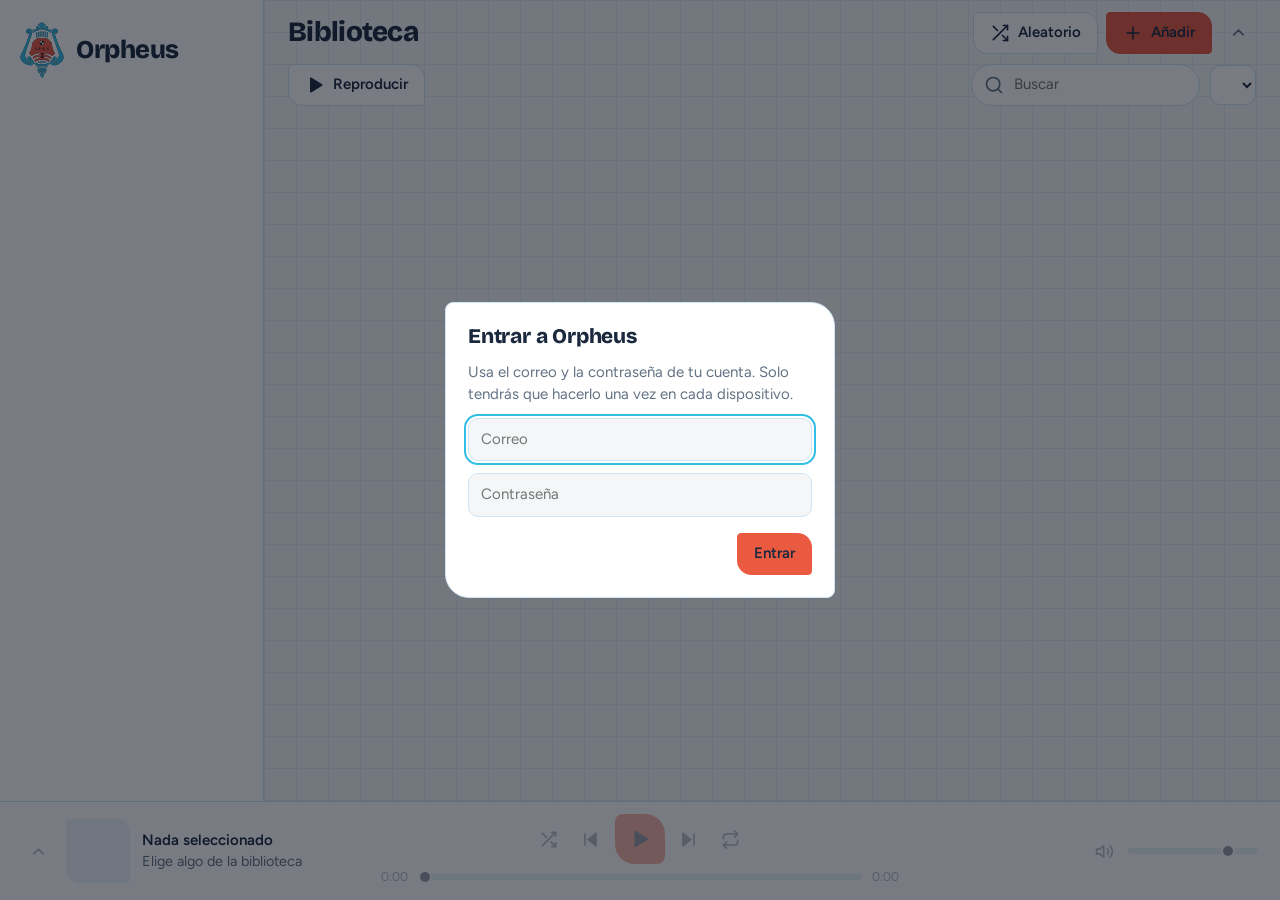
==== commit e906b2cf: "Update meta description in index.html edicion del meta name" ====
--- a/index.html
+++ b/index.html
@@ -4,7 +4,7 @@
 <meta charset="utf-8">
 <title>Orpheus</title>
 <meta name="viewport" content="width=device-width, initial-scale=1, viewport-fit=cover">
-<meta name="description" content="Orpheus: tu música, en cualquier dispositivo">
+<meta name="description" content="Orpheus: yo soy tu, y tu eres yo">
 <link rel="icon" href="assets/logo.svg" type="image/svg+xml">
 <link rel="preconnect" href="https://fonts.googleapis.com">
 <link rel="preconnect" href="https://fonts.gstatic.com" crossorigin>
--- a/css/style.css
+++ b/css/style.css
@@ -221,19 +221,19 @@
 .head {
   display: flex;
   flex-direction: column;
-  gap: 16px;
-  padding: 26px 28px 14px;
+  gap: 10px;
+  padding: 12px 24px 8px;
 }
 .head-top {
   display: flex;
-  align-items: flex-end;
+  align-items: center;
   justify-content: space-between;
   gap: 16px;
 }
 
 h1 {
   margin: 0;
-  font: 800 clamp(1.7rem, 3.2vw, 2.5rem)/1.05 var(--font-d);
+  font: 800 clamp(1.35rem, 2.2vw, 1.75rem)/1.1 var(--font-d);
   letter-spacing: -.025em;
 }
 .sub { margin: 6px 0 0; color: var(--muted); font-size: .9rem; }
@@ -648,3 +648,133 @@
 @media (prefers-reduced-motion: reduce) {
   * { transition: none !important; animation: none !important; }
 }
+
+
+/* =====================================================================
+   11. ORPHEUS 2.1  (cabecera plegable, álbumes, cola, edición)
+   ===================================================================== */
+
+/* --- Cabecera compacta y plegable --- */
+.head-title { display: flex; align-items: baseline; gap: 12px; min-width: 0; flex: 1; }
+.head-title h1 { min-width: 0; overflow: hidden; text-overflow: ellipsis; white-space: nowrap; }
+.head-title .sub { margin: 0; min-width: 0; overflow: hidden; text-overflow: ellipsis; white-space: nowrap; }
+.head-actions { display: flex; align-items: center; gap: 8px; flex: none; }
+.head.collapsed .tools { display: none; }
+#headToggle .i { transition: transform .2s; }
+#headToggle[aria-expanded="true"] .i { transform: rotate(180deg); }   /* flecha hacia arriba = ocultar */
+
+/* --- Álbumes --- */
+.album-grid {
+  display: grid;
+  grid-template-columns: repeat(auto-fill, minmax(150px, 1fr));
+  gap: 14px 12px;
+  padding: 8px 10px;
+}
+.album {
+  display: flex;
+  flex-direction: column;
+  gap: 8px;
+  min-width: 0;
+  padding: 8px;
+  border-radius: 14px;
+  text-align: left;
+  transition: background .12s;
+}
+.album:hover { background: var(--panel2); }
+.alb-cover { aspect-ratio: 1; border-radius: var(--leaf); overflow: hidden; background: var(--panel2); box-shadow: var(--shadow); }
+.alb-cover img { display: block; width: 100%; height: 100%; object-fit: cover; }
+.alb-cover .ph { font-size: 2.4rem; }
+.alb-name { font-weight: 600; overflow: hidden; text-overflow: ellipsis; white-space: nowrap; }
+.alb-sub { color: var(--muted); font-size: .85rem; overflow: hidden; text-overflow: ellipsis; white-space: nowrap; }
+
+/* --- Formulario de edición --- */
+.fld { display: flex; flex-direction: column; gap: 4px; font-size: .85rem; font-weight: 600; color: var(--muted); }
+.fld input { font-weight: 400; font-size: 1rem; }
+
+/* --- Reproductor: flecha de la cola --- */
+.expand-btn { flex: none; width: 32px; height: 32px; }
+.expand-btn .i { transition: transform .2s; transform: rotate(180deg); }
+.player.idle .expand-btn { opacity: .45; pointer-events: none; }
+.now { cursor: default; }
+.np-cover, .np-text { cursor: pointer; }
+
+/* --- Cola de reproducción --- */
+.queue { display: flex; flex-direction: column; min-height: 0; padding-top: 8px; border-top: 1px solid var(--line); }
+.q-head { display: flex; justify-content: space-between; gap: 12px; padding: 0 6px 6px; font-size: .85rem; color: var(--muted); }
+.q-head b { color: var(--text); font-weight: 600; }
+.q-head span { overflow: hidden; text-overflow: ellipsis; white-space: nowrap; }
+.q-scroll { flex: 1; min-height: 0; overflow: auto; overscroll-behavior: contain; }
+.q-list { display: flex; flex-direction: column; gap: 1px; }
+.q-row {
+  display: grid;
+  grid-template-columns: 28px 40px minmax(0, 1fr) 46px 32px;
+  gap: 10px;
+  align-items: center;
+  padding: 5px 6px;
+  border-radius: 10px;
+  cursor: pointer;
+  content-visibility: auto;
+  contain-intrinsic-size: auto 52px;
+}
+.q-row:hover { background: var(--panel2); }
+.q-row .thumb { width: 40px; height: 40px; }
+.q-row.current { background: var(--panel2); box-shadow: inset 3px 0 0 var(--accent); }
+.q-row.current .t { color: var(--accent-text); }
+.q-row.dragging { position: relative; z-index: 3; background: var(--panel2); box-shadow: var(--shadow); }
+.q-row .icon-btn { width: 30px; height: 30px; }
+.q-handle { display: grid; place-items: center; height: 36px; color: var(--muted); cursor: grab; touch-action: none; }
+.q-handle:active { cursor: grabbing; }
+
+/* --- Reproductor desplegado (ventana completa) --- */
+.player.expanded {
+  position: fixed;
+  inset: 0;
+  z-index: 50;
+  grid-template-columns: minmax(0, 1fr);
+  grid-template-rows: auto auto auto minmax(0, 1fr);
+  grid-template-areas: none;
+  justify-items: center;
+  align-items: start;
+  gap: 14px;
+  padding: calc(env(safe-area-inset-top, 0px) + 16px) 20px calc(env(safe-area-inset-bottom, 0px) + 12px);
+  border-top: 0;
+  background: var(--bg);
+  overflow: hidden;
+}
+.player.expanded > .now,
+.player.expanded > .ctrl,
+.player.expanded > .vol,
+.player.expanded > .queue { width: min(100%, 620px); grid-area: auto; }
+.player.expanded > .now   { grid-row: 1; }
+.player.expanded > .ctrl  { grid-row: 2; display: flex; }
+.player.expanded > .vol   { grid-row: 3; justify-content: center; }
+.player.expanded > .queue { grid-row: 4; }
+
+.player.expanded .now { flex-direction: column; align-items: center; gap: 14px; text-align: center; }
+.player.expanded .np-cover {
+  width: clamp(150px, 32vh, 300px);
+  height: clamp(150px, 32vh, 300px);
+  border-radius: 8px 28px 8px 28px;
+  box-shadow: var(--shadow);
+}
+.player.expanded .np-text { max-width: 100%; }
+.player.expanded .np-t { font: 800 1.3rem/1.2 var(--font-d); letter-spacing: -.01em; }
+.player.expanded .btns { gap: 10px; }
+.player.expanded .expand-btn {
+  position: absolute;
+  top: calc(env(safe-area-inset-top, 0px) + 12px);
+  left: 14px;
+  width: 40px;
+  height: 40px;
+}
+.player.expanded .expand-btn .i { transform: none; }
+
+@media (max-width: 820px) {
+  .head { gap: 8px; padding: 10px 12px 6px; }
+  .head-actions .lbl { display: none; }
+  .head-actions .btn { padding: 8px 10px; }
+  .app.top-hidden .brand { display: none; }          /* con la cabecera oculta, también se esconde el logo */
+  .app.top-hidden .side { padding-top: 8px; }
+  .album-grid { grid-template-columns: repeat(auto-fill, minmax(130px, 1fr)); padding: 4px 4px; }
+  .player.expanded { padding-left: 14px; padding-right: 14px; }
+}
